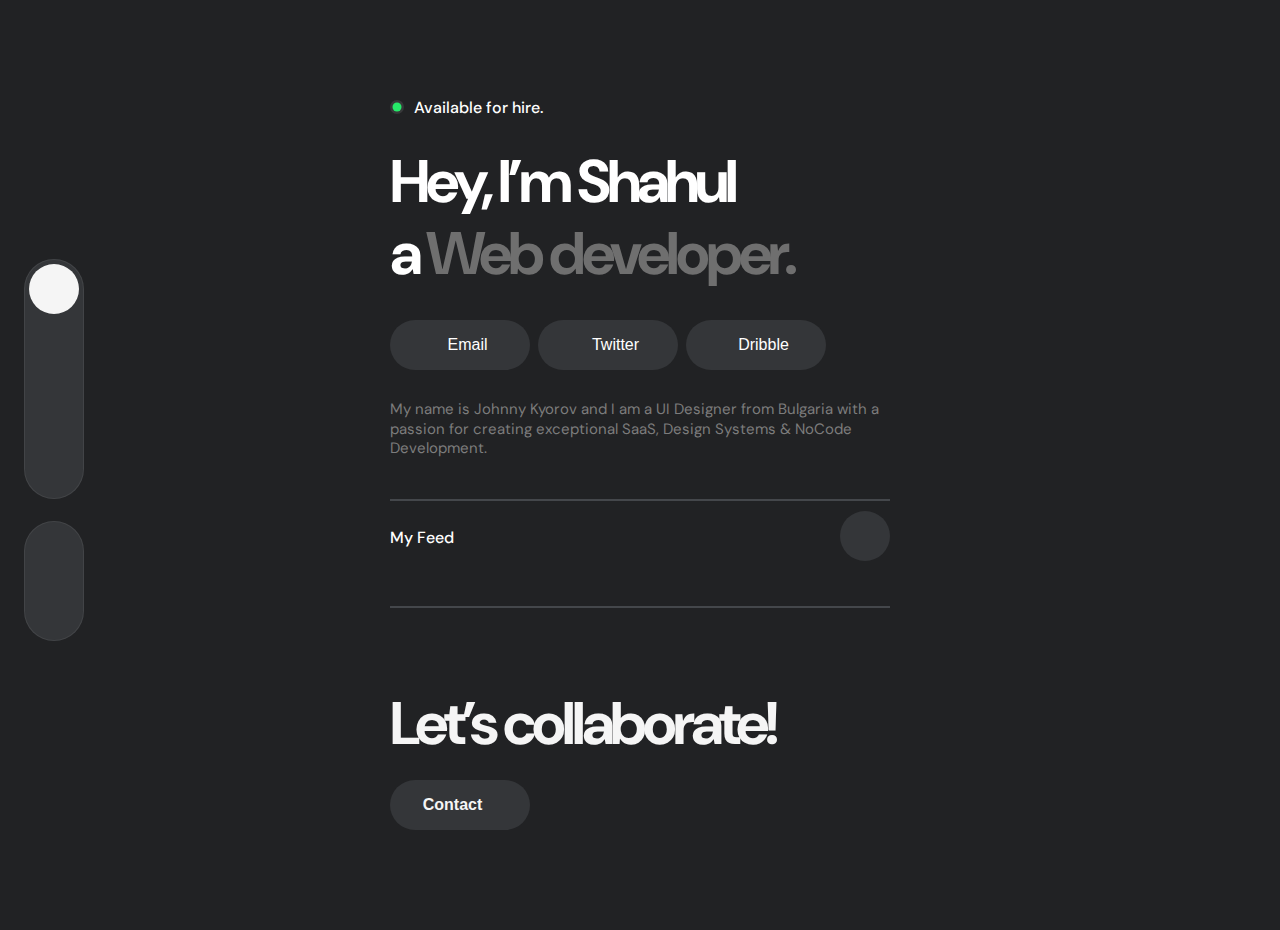
==== index.html @ b720c542 "index and projects created" ====
<!DOCTYPE html>
<html lang="en">

<head>
    <meta charset="UTF-8">
    <meta name="viewport" content="width=device-width, initial-scale=1.0">
    <title>theshahul</title>

    <!-- General css -->
    <link rel="stylesheet" href="assets/css/general.css">

    <!-- index css -->
    <link rel="stylesheet" href="assets/css/index.css">

    <!-- responsive css -->
    <link rel="stylesheet" href="assets/css/responsive.css">

    <!-- font awesome cdn -->
    <link rel="stylesheet" href="https://cdnjs.cloudflare.com/ajax/libs/font-awesome/6.4.0/css/all.min.css"
        integrity="sha512-iecdLmaskl7CVkqkXNQ/ZH/XLlvWZOJyj7Yy7tcenmpD1ypASozpmT/E0iPtmFIB46ZmdtAc9eNBvH0H/ZpiBw=="
        crossorigin="anonymous" referrerpolicy="no-referrer" />
</head>

<body>

    <!-- top navbar  start-->
    <nav class="navbar">
        <div class="navbar-status-wrap">
            <div style="width: 14px;height: 14px;background-color:#ffffff1a;border-radius: 50%;position: relative;">
                <div style="width: 9px;height: 9px;background-color: #26ea69;border-radius: inherit;position: absolute;top: 50%;
                left: 50%;transform: translate(-50%,-50%);">
                </div>
            </div>
            <p class="status-text">Available for hire.</p>
        </div>
        <div class="navbar-btn">
            <button id="navbar-btn">
                <i class="fa-solid fa-bars"></i>
            </button>
        </div>
    </nav>
    <!-- top navbar  end-->

    <!-- content start -->
    <section class="container">
        <div class="landing-content-container">
            <div class="status-wrap rising-up-animation">
                <div style="width: 14px;height: 14px;background-color:#ffffff1a;border-radius: 50%;position: relative;">
                    <div style="width: 9px;height: 9px;background-color: #26ea69;border-radius: inherit;position: absolute;top: 50%;
                    left: 50%;transform: translate(-50%,-50%);animation: blink-status 1s ease infinite;">

                    </div>
                </div>
                <p class="status-text">Available for hire.</p>
            </div>
            <div class="welcome-msg-wrap rising-up-animation">
                <h1 class="welcome-msg-text">Hey, I’m Shahul</h1>
            </div>
            <div class="jobtitle-wrap rising-up-animation">
                <h1 class="jobtitle-text"><span>a</span> Web developer.</h1>
            </div>
            <div class="social-networks-container rising-up-animation">
                <div class="social-network-wrap">
                    <a href="">
                        <button><i class="fa-solid fa-envelope"></i>Email</button>
                    </a>
                </div>
                <div class="social-network-wrap">
                    <a href="">
                        <button><i class="fa-brands fa-twitter"></i>Twitter</button>
                    </a>
                </div>
                <div class="social-network-wrap">
                    <a href="">
                        <button><i class="fa-brands fa-dribbble"></i>Dribble</button>
                    </a>
                </div>
            </div>
            <div class="about-wrap rising-up-animation">
                <p>My name is Johnny Kyorov and I am a UI Designer from Bulgaria with a passion for creating
                    exceptional SaaS, Design Systems & NoCode Development.</p>
            </div>

            <hr style="margin-top: 40px;border: .2px solid rgb(68, 71, 75);">
            <div class="search-feed-container rising-up-animation">
                <div class="feed">
                    <h4>My Feed</h4>
                </div>
                <div class="search">
                    <button type="button"><i class="fa-solid fa-magnifying-glass"></i></button>
                </div>
            </div>
            <div class="feed-container">
                <div>

                </div>
            </div>
            <hr style="margin-top: 40px;border: .2px solid rgb(68, 71, 75);">
            <div class="contact-info">
                <h1>Let’s collaborate!
                </h1>
                <a href=""><button>Contact <i class="fa-solid fa-arrow-right"></i></button></a>
            </div>
        </div>
    </section>
    <!-- content end -->

    <!-- side navbar start -->
    <div class="side-navbar-container" id="side-navbar">
        <div class="first-part">
            <div class="nav-item nav-active">
                <a href="">
                    <i class="fa-solid fa-house"></i>
                </a>
                <p>Home</p>
            </div>
            <div class="nav-item">
                <a href="projects.html">
                    <i class="fa-solid fa-suitcase"></i>
                </a>
                <p>Projects</p>
            </div>
            <div class="nav-item">
                <a href="">
                    <i class="fa-solid fa-pen"></i>
                </a>
                <p>Blog</p>
            </div>
            <div class="nav-item">
                <a href="contact.html">
                    <i class="fa-solid fa-envelope"></i>
                </a>
                <p>Contact</p>
            </div>
        </div>
        <div class="second-part">
            <div class="nav-item">
                <a href="">
                    <i class="fa-brands fa-twitter"></i>
                </a>
                <p>Twitter</p>
            </div>
            <div class="nav-item">
                <a href="">
                    <i class="fa-solid fa-basketball"></i>
                </a>
                <p>Dribble</p>
            </div>
        </div>
    </div>
    <!-- side navbar end -->

    <!-- main script -->
    <script src="assets/js/main.js"></script>
</body>

</html>
---- assets/css/general.css ----
@import url('https://fonts.googleapis.com/css2?family=DM+Sans:wght@100;200;300;400;500;700&family=Dosis:wght@200;300;400&family=Overpass:wght@100;200;300;400&family=Poppins:ital,wght@0,400;1,100;1,200;1,300&display=swap');

* {
    margin: 0;
    padding: 0;
}

body {
    background-color: rgb(33, 34, 36);
    font-family: 'DM Sans', sans-serif;
}

body.remove-scroll {
    overflow: hidden;
}

.container {
    width: 500px;
    margin: auto auto;
}

.navbar {
    box-sizing: border-box;
    position: fixed;
    top: 0;
    width: 100%;
    height: 80px;
    background-color: rgba(0, 0, 0, .6);
    display: none;
    backdrop-filter: blur(60px);
    padding: 0 25px;
    align-items: center;
    justify-content: space-between;
    z-index: 99;

}

.navbar-btn button {
    width: 50px;
    height: 50px;
    border: none;
    border-radius: 50%;
    color: #f5f5f5;
    background-color: #343639;
    cursor: pointer;
    transition: all .3s ease-in-out;
}

.navbar-btn button:hover {
    background-color: #34363970;
}

.navbar-status-wrap {
    color: #ffffff;
    font-weight: 500;
    font-size: 16px;
    display: flex;
    align-items: center;
    gap: 10px;
}

.side-navbar-container {
    height: max-content;
    position: fixed;
    top: 50%;
    bottom: 50%;
    left: 0;
    transform: translate(40%, -50%);
    display: flex;
    flex-direction: column;
    gap: 22px;
    animation: rising-up-navbar .5s ease-in;
    animation-iteration-count: 1;
}

.nav-item {
    width: 50px;
    height: 50px;
    border-radius: 50%;
    color: #f5f5f5;
    transition: .4s ease background-color;
    position: relative;

}

.nav-item p {
    position: absolute;
    left: 60px;
    top: 12px;
    padding: 5px 14px;
    background-color: #f5f5f5;
    color: black;
    border-radius: 30px;
    display: none;
    font-size: 15px;
    font-weight: 500;
}

.nav-item:hover p {
    display: block;
}

.nav-item:hover {
    background-color: rgba(33, 34, 36, 0.767);
}

.nav-item a {
    height: 100%;
    width: 100%;
    display: flex;
    align-items: center;
    justify-content: center;
    text-decoration: none;
    font-size: 17px;
    color: inherit;
}


.first-part,
.second-part {
    background-color: #343639;
    border: 0.1px solid #f5f5f514;
    display: flex;
    flex-direction: column;
    gap: 10px;
    padding: 4px;
    border-radius: 30px;
}

.nav-active {
    background-color: #f5f5f5;
    color: #000000b9;
}

.nav-active:hover {
    background-color: #f5f5f5;
}

.nav-active:hover p {
    display: none;

}

.side-navbar-wrap {
    background-color: #000c;
    /* backdrop-filter: blur(2px); */
    position: fixed;
    inset: 0;
    z-index: 999;
}


.rising-up-animation {
    animation: rising-up .5s ease-in-out;
    animation-iteration-count: 1;
}

.contact-info{
    display: flex;
    flex-direction: column;
    gap: 20px;
    padding-top: 80px;
    padding-bottom: 100px;
}
.contact-info h1{
    font-size: 60px;
    font-weight: 700;
    letter-spacing: -4px;
    line-height: 120%;
    color: #f5f5f5;
}
.contact-info a{
    cursor: auto;
}


.contact-info a button{
    height: 50px;
    width: 140px;
    background-color: #343639;
    font-size: 16px;
    border: none;
    border-radius: 40px;
    color: #f5f5f5;
    font-weight: 600;
    line-height: 100%;
    cursor: pointer;
}
.contact-info a button i{
    margin-left: 15px;
    transform: rotate(-50deg);
}

@keyframes rising-up {
    0% {
        transform: translateY(10px);
        opacity: 0;
    }

    100% {
        transform: translateY(0);
        opacity: 1;
    }

}

@keyframes rising-up-navbar {
    0% {
        transform: translate(40%, -35%);
        opacity: 0;
    }

    100% {
        transform: translate(40%, -50%);
        opacity: 1;
    }

}
---- assets/css/index.css ----
.landing-content-container {
    display: flex;
    flex-direction: column;
    justify-content: center;
    color: #ffffff;
    padding-top: 100px;

}

.landing-content-container .status-wrap {
    margin-bottom: 30px;
    display: flex;
    gap: 10px;
}

.landing-content-container .status-wrap .status-text {
    font-weight: 500;
    font-size: 16px;
    line-height: 100%;
}

.landing-content-container .jobtitle-wrap {
    margin-bottom: 30px;
}

.landing-content-container .welcome-msg-wrap .welcome-msg-text,
.landing-content-container .jobtitle-wrap .jobtitle-text {
    font-size: 60px;
    font-weight: 700;
    letter-spacing: -4px;
    line-height: 120%;
}

.landing-content-container .jobtitle-wrap .jobtitle-text span {
    color: #ffffff;
}

.landing-content-container .jobtitle-wrap .jobtitle-text {
    color: #6f6f6f;
}

.landing-content-container .social-networks-container {
    display: flex;
    gap: 8px;
    margin-bottom: 30px;
}

.landing-content-container .social-networks-container .social-network-wrap a button {
    text-decoration: none;
    background-color: #343639;
    width: 140px;
    height: 50px;
    border-radius: 40px;
    border: none;
    font-size: 16px;
    font-weight: 500;
    line-height: 100%;
    cursor: pointer;
    transition: .3s ease-in-out transform;
    color: #ffffff;

}

.landing-content-container .social-networks-container .social-network-wrap a button i {
    margin-right: 15px;
}

.landing-content-container .social-networks-container .social-network-wrap a button:hover {
    transform: translateY(-8px);
}



.landing-content-container .about-wrap p {
    color: #7C7C7C;
    line-height: 130%;
    font-size: 15px;
    font-weight: 400;
}

.search-feed-container {
    display: flex;
    justify-content: space-between;
    color: #ffffff;
    padding-top: 10px;
    align-items: center;
}

.search-feed-container .feed h4 {
    font-weight: 500;
    line-height: 100%;
    font-size: 16px;
}


.search-feed-container .search button {
    height: 50px;
    width: 50px;
    border-radius: 50%;
    border: none;
    font-size: 17px;
    cursor: pointer;
    background-color: #343639;
    color: #ffffff;
    transition: all .2s ease-in-out;
}

.search-feed-container .search button:hover {
    transform: translateY(-5px);
}
---- assets/css/responsive.css ----
@media (max-width: 809px) {
    .container {
        width: 245px;
    }

    .side-navbar-container {
        display: none;
        animation: side-navbar-responsive .2s ease-in;
        animation-iteration-count: 1;
    }

    .navbar {
        display: flex;
    }

    .contact-info h1{
        font-size: 36px;
    }

    .contact-info a button{
        width: 100%;
    }

    /* index responsive start */
    .landing-content-container {
        padding-top: 120px;
    }

    .landing-content-container .status-wrap {
        display: none;
    }

    .landing-content-container .welcome-msg-wrap .welcome-msg-text,
    .landing-content-container .jobtitle-wrap .jobtitle-text span,
    .landing-content-container .jobtitle-wrap .jobtitle-text {
        font-size: 40px;
    }

    .landing-content-container .social-networks-container {
        flex-direction: column;
        gap: 12px;
    }

    .landing-content-container .social-networks-container .social-network-wrap a button {
        width: 100%;
    }

    .search-feed-container .search button{
        width: 40px;
        height: 40px;
        font-size: 15px;
    }

    /* index responsive end */

    /* project resposive start */
    .projects-grid{
        grid-template-columns: 1fr;
    }
}


@keyframes side-navbar-responsive {
    0% {
        transform: translate(-100%, -50%);
        opacity: 0;
    }

    100% {
        transform: translate(40%, -50%);
        opacity: 1;
    }

}
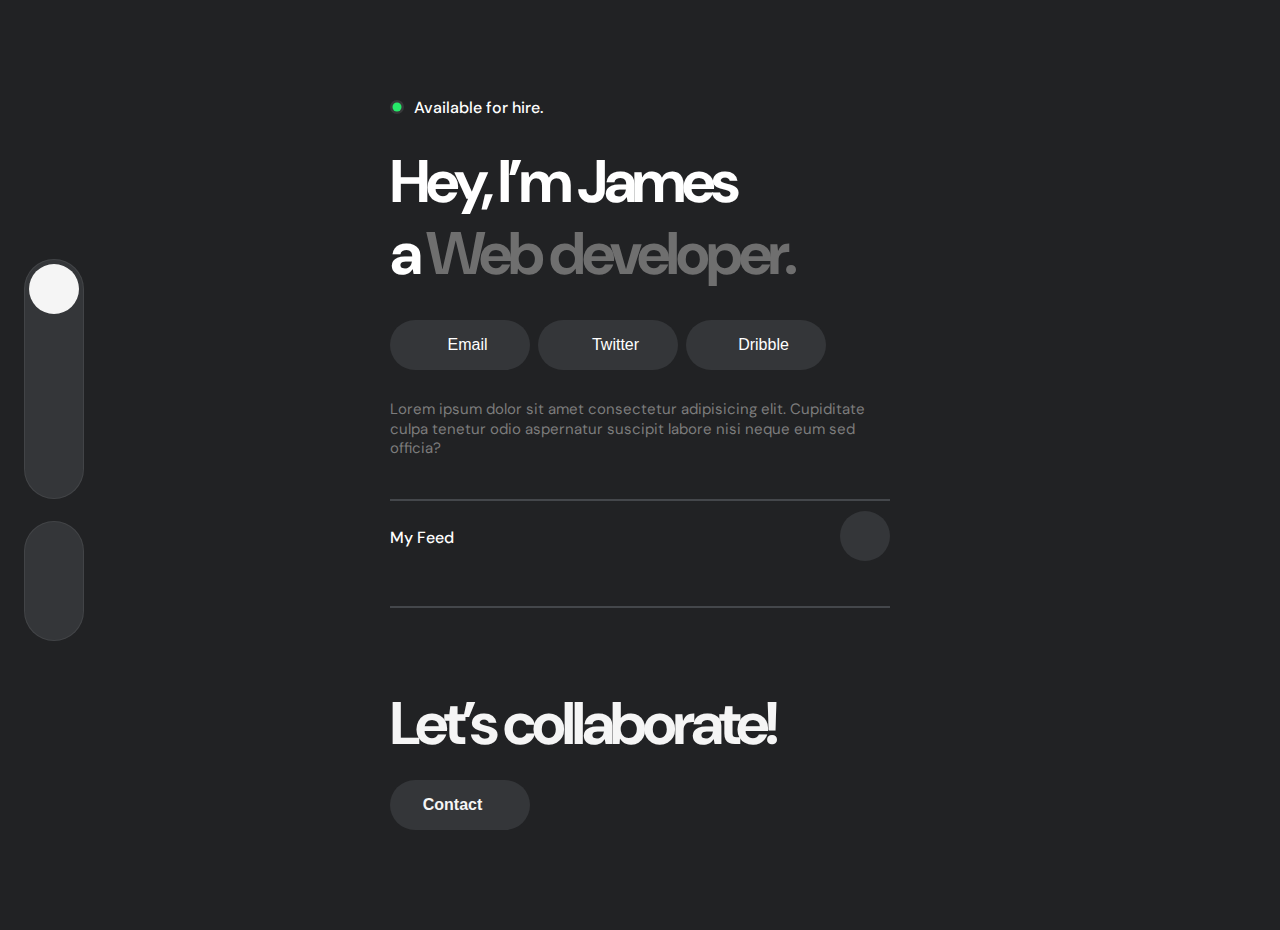
==== commit 860ac402: "change content in index and add links in other page" ====
--- a/index.html
+++ b/index.html
@@ -4,7 +4,7 @@
 <head>
     <meta charset="UTF-8">
     <meta name="viewport" content="width=device-width, initial-scale=1.0">
-    <title>theshahul</title>
+    <title>James Hernandez</title>
 
     <!-- General css -->
     <link rel="stylesheet" href="assets/css/general.css">
@@ -54,7 +54,7 @@
                 <p class="status-text">Available for hire.</p>
             </div>
             <div class="welcome-msg-wrap rising-up-animation">
-                <h1 class="welcome-msg-text">Hey, I’m Shahul</h1>
+                <h1 class="welcome-msg-text">Hey, I’m James</h1>
             </div>
             <div class="jobtitle-wrap rising-up-animation">
                 <h1 class="jobtitle-text"><span>a</span> Web developer.</h1>
@@ -77,8 +77,8 @@
                 </div>
             </div>
             <div class="about-wrap rising-up-animation">
-                <p>My name is Johnny Kyorov and I am a UI Designer from Bulgaria with a passion for creating
-                    exceptional SaaS, Design Systems & NoCode Development.</p>
+                <p>Lorem ipsum dolor sit amet consectetur adipisicing elit. Cupiditate culpa tenetur odio aspernatur
+                    suscipit labore nisi neque eum sed officia?</p>
             </div>
 
             <hr style="margin-top: 40px;border: .2px solid rgb(68, 71, 75);">
@@ -109,7 +109,7 @@
     <div class="side-navbar-container" id="side-navbar">
         <div class="first-part">
             <div class="nav-item nav-active">
-                <a href="">
+                <a href="index.html">
                     <i class="fa-solid fa-house"></i>
                 </a>
                 <p>Home</p>
@@ -121,7 +121,7 @@
                 <p>Projects</p>
             </div>
             <div class="nav-item">
-                <a href="">
+                <a href="blog.html">
                     <i class="fa-solid fa-pen"></i>
                 </a>
                 <p>Blog</p>
--- a/assets/css/responsive.css
+++ b/assets/css/responsive.css
@@ -36,12 +36,12 @@
         font-size: 40px;
     }
 
-    .landing-content-container .social-networks-container {
+    .landing-content-container .social-networks-container,.contact-container .social-networks-container {
         flex-direction: column;
         gap: 12px;
     }
 
-    .landing-content-container .social-networks-container .social-network-wrap a button {
+    .landing-content-container .social-networks-container .social-network-wrap a button,.contact-container .social-networks-container .social-network-wrap a button {
         width: 100%;
     }
 
@@ -54,7 +54,7 @@
     /* index responsive end */
 
     /* project resposive start */
-    .projects-grid{
+    .projects-grid,.blog-grid{
         grid-template-columns: 1fr;
     }
 }
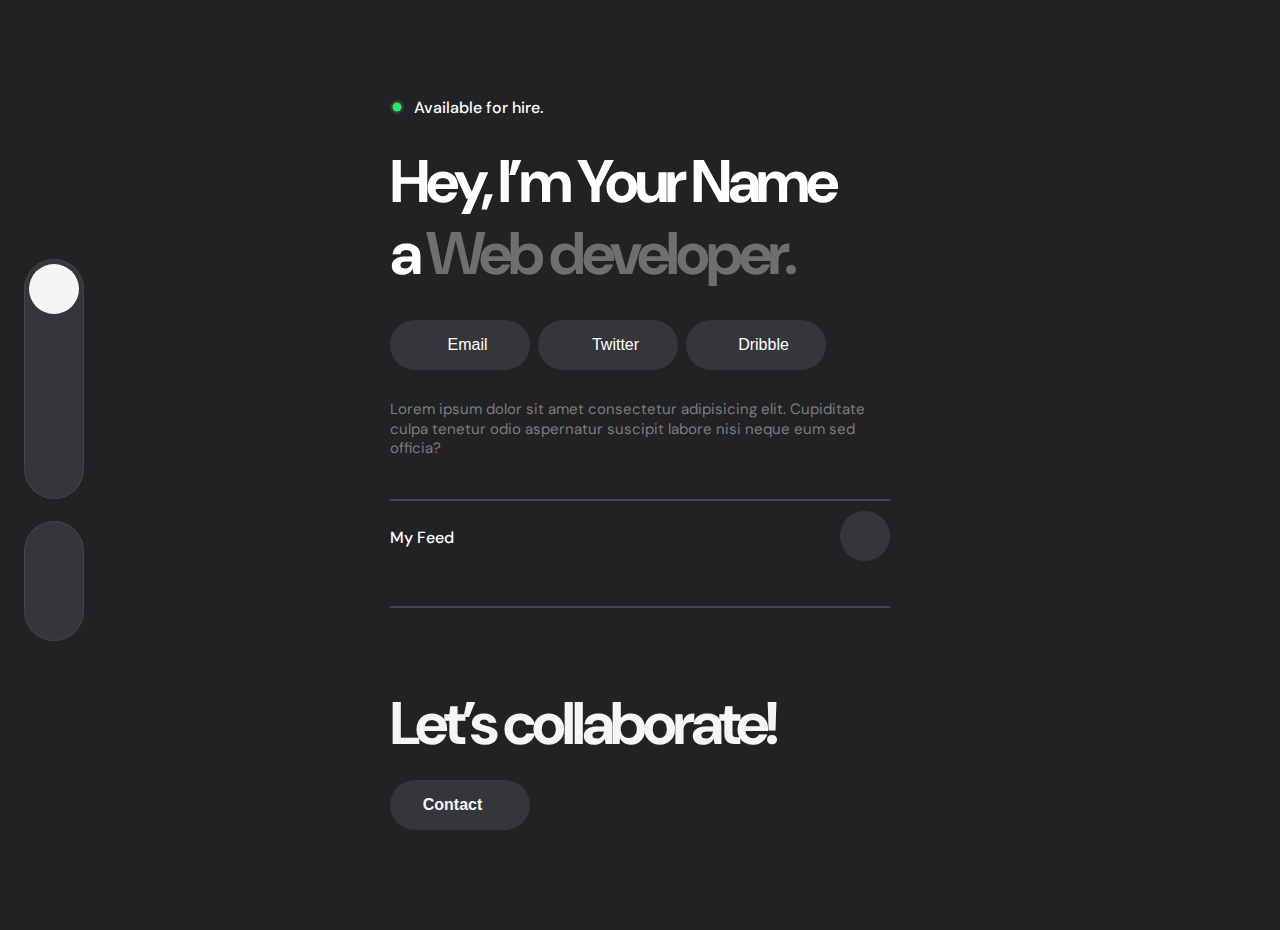
==== commit 72dd1e5a: "content changed" ====
--- a/index.html
+++ b/index.html
@@ -4,7 +4,7 @@
 <head>
     <meta charset="UTF-8">
     <meta name="viewport" content="width=device-width, initial-scale=1.0">
-    <title>James Hernandez</title>
+    <title>Your Name</title>
 
     <!-- General css -->
     <link rel="stylesheet" href="assets/css/general.css">
@@ -54,7 +54,7 @@
                 <p class="status-text">Available for hire.</p>
             </div>
             <div class="welcome-msg-wrap rising-up-animation">
-                <h1 class="welcome-msg-text">Hey, I’m James</h1>
+                <h1 class="welcome-msg-text">Hey, I’m Your Name</h1>
             </div>
             <div class="jobtitle-wrap rising-up-animation">
                 <h1 class="jobtitle-text"><span>a</span> Web developer.</h1>
@@ -99,7 +99,7 @@
             <div class="contact-info">
                 <h1>Let’s collaborate!
                 </h1>
-                <a href=""><button>Contact <i class="fa-solid fa-arrow-right"></i></button></a>
+                <a href="contact.html"><button>Contact <i class="fa-solid fa-arrow-right"></i></button></a>
             </div>
         </div>
     </section>
